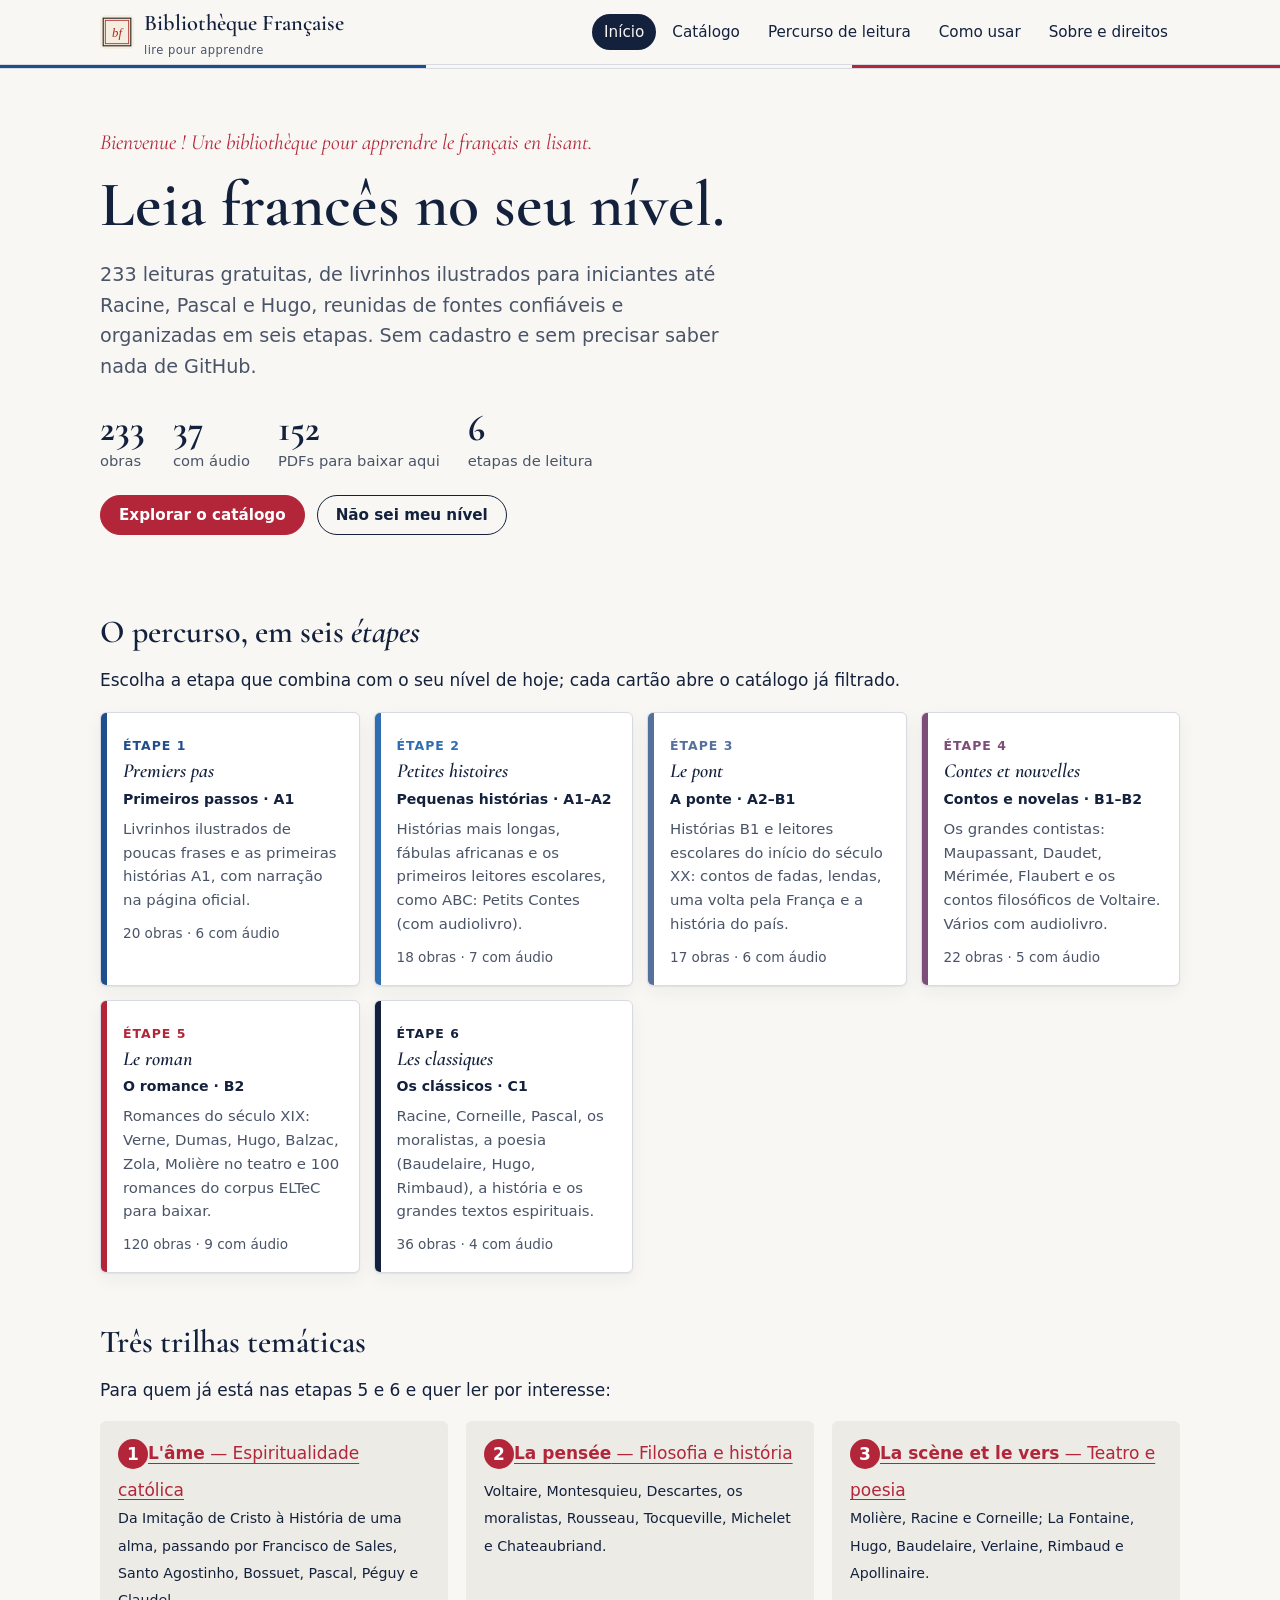
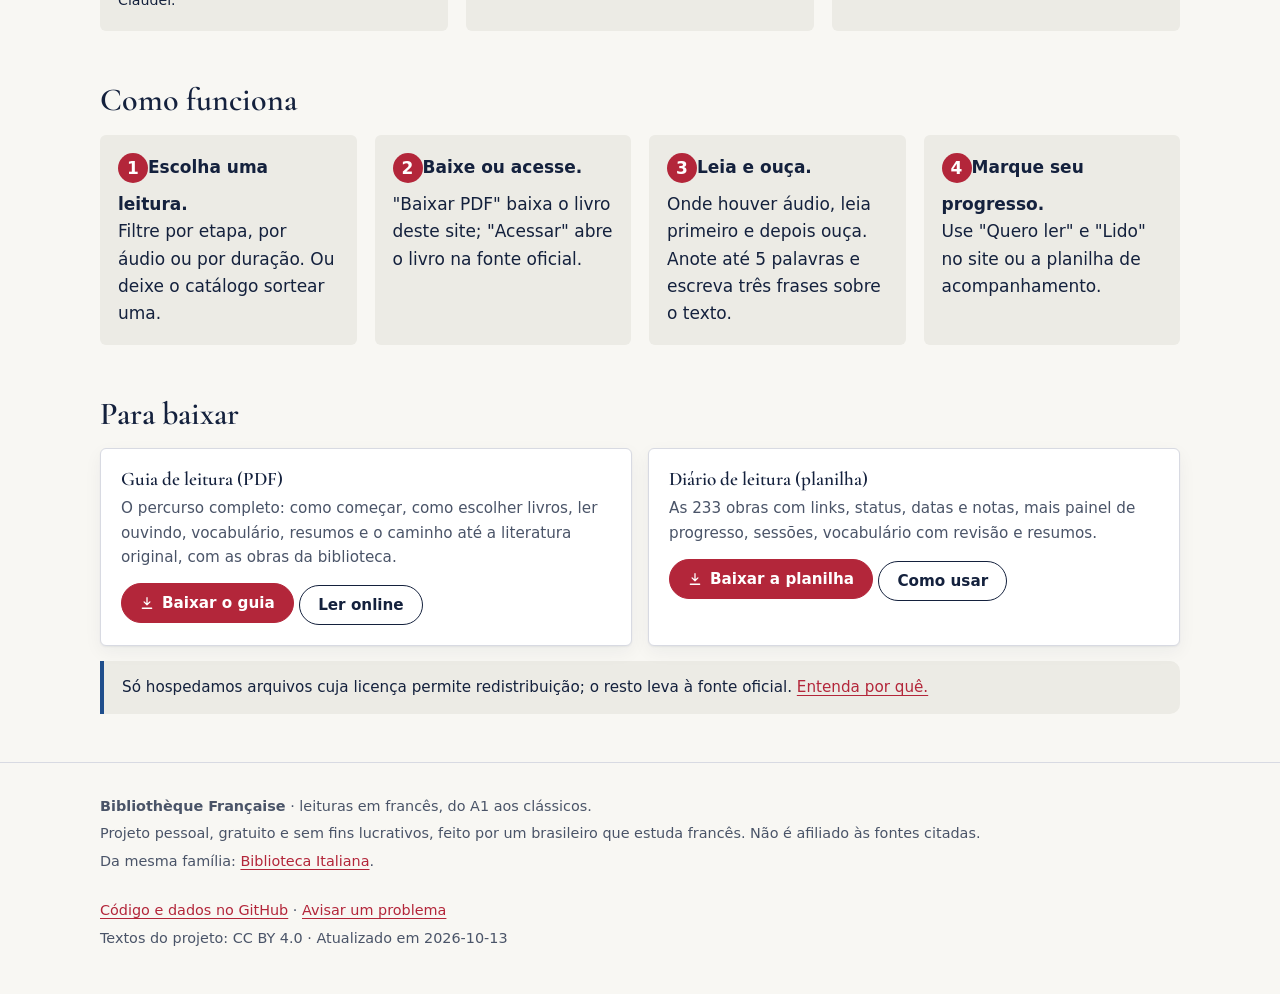
==== docs/index.html @ 35388a38 "feat: launch bibliothèque française v1 Static GitHub Pages site (docs/) with a 233-work catalog in s" ====
<!doctype html>
<html lang="pt-BR">
<head>
<meta charset="utf-8">
<meta name="viewport" content="width=device-width, initial-scale=1">
<title>Bibliothèque Française — leituras em francês por nível, do A1 aos clássicos</title>
<meta name="description" content="233 leituras gratuitas em francês organizadas por nível: livrinhos ilustrados, histórias A1–B2 com áudio, contos, romances e clássicos. Guia de leitura em PDF e planilha de acompanhamento.">
<link rel="canonical" href="https://oaleffemanuel.github.io/biblioth-que-fran-aise/">
<meta property="og:url" content="https://oaleffemanuel.github.io/biblioth-que-fran-aise/">
<meta property="og:type" content="website">
<meta property="og:site_name" content="Bibliothèque Française">
<meta property="og:title" content="Bibliothèque Française — leituras em francês por nível, do A1 aos clássicos">
<meta property="og:description" content="233 leituras gratuitas em francês organizadas por nível: livrinhos ilustrados, histórias A1–B2 com áudio, contos, romances e clássicos. Guia de leitura em PDF e planilha de acompanhamento.">
<meta property="og:image" content="https://oaleffemanuel.github.io/biblioth-que-fran-aise/assets/og.png">
<meta property="og:locale" content="pt_BR">
<meta name="twitter:card" content="summary_large_image">
<meta name="theme-color" content="#14213d">
<link rel="icon" href="assets/favicon.svg" type="image/svg+xml">
<link rel="preconnect" href="https://fonts.googleapis.com">
<link rel="preconnect" href="https://fonts.gstatic.com" crossorigin>
<link href="https://fonts.googleapis.com/css2?family=Cormorant+Garamond:ital,wght@0,500;0,600;1,500;1,600&display=swap" rel="stylesheet">
<link rel="stylesheet" href="assets/style.css?v=48edd4e7">
<script type="application/ld+json">{"@context": "https://schema.org", "@type": "WebSite", "name": "Bibliothèque Française", "url": "https://oaleffemanuel.github.io/biblioth-que-fran-aise/", "inLanguage": "pt-BR", "description": "Biblioteca gratuita de leituras em francês organizadas por nível, do A1 aos clássicos."}</script>
</head>
<body>
<a class="skip" href="#conteudo">Pular para o conteúdo</a>
<header class="site-header"><div class="wrap">
<a class="brand" href="./"><img src="assets/favicon.svg" alt="" width="34" height="34"><span>Bibliothèque Française<small>lire pour apprendre</small></span></a>
<nav class="nav" aria-label="Principal"><a href="./" aria-current="page">Início</a><a href="catalogo.html">Catálogo</a><a href="plano.html">Percurso de leitura</a><a href="guia.html">Como usar</a><a href="sobre.html">Sobre e direitos</a></nav>
</div></header>
<main id="conteudo">
<section class="hero"><div class="wrap">
<p class="kicker">Bienvenue ! Une bibliothèque pour apprendre le français en lisant.</p>
<h1>Leia francês no seu nível.</h1>
<p class="lead">233 leituras gratuitas, de livrinhos ilustrados para iniciantes até Racine, Pascal e Hugo, reunidas de fontes confiáveis e organizadas em seis etapas. Sem cadastro e sem precisar saber nada de GitHub.</p>
<ul class="stats"><li><b>233</b>obras</li><li><b>37</b>com áudio</li><li><b>152</b>PDFs para baixar aqui</li><li><b>6</b>etapas de leitura</li></ul>
<div class="cta"><a class="btn accent" href="catalogo.html">Explorar o catálogo</a><a class="btn ghost" href="plano.html#onde-comecar">Não sei meu nível</a></div>
</div></section>
<section class="wrap"><h2>O percurso, em seis <i>étapes</i></h2>
<p>Escolha a etapa que combina com o seu nível de hoje; cada cartão abre o catálogo já filtrado.</p>
<div class="tappe"><a class="tappa c1" href="catalogo.html?etapa=1"><span class="num">Étape 1</span><h3>Premiers pas</h3><span class="lvl">Primeiros passos · A1</span><p>Livrinhos ilustrados de poucas frases e as primeiras histórias A1, com narração na página oficial.</p><div class="count">20 obras · 6 com áudio</div></a><a class="tappa c2" href="catalogo.html?etapa=2"><span class="num">Étape 2</span><h3>Petites histoires</h3><span class="lvl">Pequenas histórias · A1–A2</span><p>Histórias mais longas, fábulas africanas e os primeiros leitores escolares, como ABC: Petits Contes (com audiolivro).</p><div class="count">18 obras · 7 com áudio</div></a><a class="tappa c3" href="catalogo.html?etapa=3"><span class="num">Étape 3</span><h3>Le pont</h3><span class="lvl">A ponte · A2–B1</span><p>Histórias B1 e leitores escolares do início do século XX: contos de fadas, lendas, uma volta pela França e a história do país.</p><div class="count">17 obras · 6 com áudio</div></a><a class="tappa c4" href="catalogo.html?etapa=4"><span class="num">Étape 4</span><h3>Contes et nouvelles</h3><span class="lvl">Contos e novelas · B1–B2</span><p>Os grandes contistas: Maupassant, Daudet, Mérimée, Flaubert e os contos filosóficos de Voltaire. Vários com audiolivro.</p><div class="count">22 obras · 5 com áudio</div></a><a class="tappa c5" href="catalogo.html?etapa=5"><span class="num">Étape 5</span><h3>Le roman</h3><span class="lvl">O romance · B2</span><p>Romances do século XIX: Verne, Dumas, Hugo, Balzac, Zola, Molière no teatro e 100 romances do corpus ELTeC para baixar.</p><div class="count">120 obras · 9 com áudio</div></a><a class="tappa c6" href="catalogo.html?etapa=6"><span class="num">Étape 6</span><h3>Les classiques</h3><span class="lvl">Os clássicos · C1</span><p>Racine, Corneille, Pascal, os moralistas, a poesia (Baudelaire, Hugo, Rimbaud), a história e os grandes textos espirituais.</p><div class="count">36 obras · 4 com áudio</div></a></div>
</section>
<section class="wrap"><h2>Três trilhas temáticas</h2>
<p>Para quem já está nas etapas 5 e 6 e quer ler por interesse:</p>
<ul class="steps trilhas"><li><a href="catalogo.html?trilha=espiritualidade"><b class="it">L&#x27;âme</b> — Espiritualidade católica</a><br><small>Da Imitação de Cristo à História de uma alma, passando por Francisco de Sales, Santo Agostinho, Bossuet, Pascal, Péguy e Claudel.</small></li><li><a href="catalogo.html?trilha=pensamento"><b class="it">La pensée</b> — Filosofia e história</a><br><small>Voltaire, Montesquieu, Descartes, os moralistas, Rousseau, Tocqueville, Michelet e Chateaubriand.</small></li><li><a href="catalogo.html?trilha=poesia-teatro"><b class="it">La scène et le vers</b> — Teatro e poesia</a><br><small>Molière, Racine e Corneille; La Fontaine, Hugo, Baudelaire, Verlaine, Rimbaud e Apollinaire.</small></li></ul>
</section>
<section class="wrap"><h2>Como funciona</h2>
<ol class="steps">
<li><b>Escolha uma leitura.</b><br>Filtre por etapa, por áudio ou por duração. Ou deixe o catálogo sortear uma.</li>
<li><b>Baixe ou acesse.</b><br>"Baixar PDF" baixa o livro deste site; "Acessar" abre o livro na fonte oficial.</li>
<li><b>Leia e ouça.</b><br>Onde houver áudio, leia primeiro e depois ouça. Anote até 5 palavras e escreva três frases sobre o texto.</li>
<li><b>Marque seu progresso.</b><br>Use "Quero ler" e "Lido" no site ou a planilha de acompanhamento.</li>
</ol></section>
<section class="wrap"><h2>Para baixar</h2>
<div class="downloads">
<div class="dl"><h3>Guia de leitura (PDF)</h3><p>O percurso completo: como começar, como escolher livros, ler ouvindo, vocabulário, resumos e o caminho até a literatura original, com as obras da biblioteca.</p><a class="btn accent" href="telechargements/guia-de-leitura-bibliotheque-francaise.pdf" download><svg aria-hidden="true" width="14" height="14" viewBox="0 0 24 24" fill="none" stroke="currentColor" stroke-width="2.2" stroke-linecap="round"><path d="M12 3v12m0 0-5-5m5 5 5-5M4 21h16"/></svg> Baixar o guia</a> <a class="btn ghost" href="plano.html">Ler online</a></div>
<div class="dl"><h3>Diário de leitura (planilha)</h3><p>As 233 obras com links, status, datas e notas, mais painel de progresso, sessões, vocabulário com revisão e resumos.</p><a class="btn accent" href="telechargements/diario-de-leitura-bibliotheque-francaise.xlsx" download><svg aria-hidden="true" width="14" height="14" viewBox="0 0 24 24" fill="none" stroke="currentColor" stroke-width="2.2" stroke-linecap="round"><path d="M12 3v12m0 0-5-5m5 5 5-5M4 21h16"/></svg> Baixar a planilha</a> <a class="btn ghost" href="guia.html#planilha">Como usar</a></div>
</div>
<p class="note">Só hospedamos arquivos cuja licença permite redistribuição; o resto leva à fonte oficial. <a href="sobre.html#direitos">Entenda por quê.</a></p>
</section>
</main>
<footer class="site-footer"><div class="wrap">
<div><p><b>Bibliothèque Française</b> · leituras em francês, do A1 aos clássicos.</p>
<p>Projeto pessoal, gratuito e sem fins lucrativos, feito por um brasileiro que estuda francês. Não é afiliado às fontes citadas.</p>
<p>Da mesma família: <a href="https://oaleffemanuel.github.io/biblioteca-italiana/">Biblioteca Italiana</a>.</p></div>
<div><p><a href="https://github.com/oaleffemanuel/biblioth-que-fran-aise">Código e dados no GitHub</a> · <a href="https://github.com/oaleffemanuel/biblioth-que-fran-aise/issues">Avisar um problema</a></p>
<p>Textos do projeto: CC BY 4.0 · Atualizado em 2026-10-13</p></div>
</div></footer>
<script src="assets/app.js?v=48edd4e7" defer></script>
</body>
</html>
---- docs/assets/style.css ----
/* Bibliothèque Française — papier blanc, encre bleu marine, rouge d'édition */
:root {
  --paper: #f8f7f3;
  --paper-2: #ecebe5;
  --card: #ffffff;
  --ink: #14213d;
  --ink-2: #4a5468;
  --line: #d8dae2;
  --accent: #b3263a;
  --accent-ink: #fff;
  --green: #1f4e8c;
  --ochre: #a8823a;
  --bleu: #1f4e8c;
  --t1: #1f4e8c; --t2: #2f6eb0; --t3: #56709e; --t4: #7d4c78;
  --t5: #b3263a; --t6: #14213d; --t7: #14213d;
  --radius: 6px;
  --shadow: 0 1px 2px rgba(20, 33, 61, .06), 0 6px 18px rgba(20, 33, 61, .05);
  --serif: "Cormorant Garamond", "Garamond", "Iowan Old Style", Georgia, serif;
  --sans: system-ui, -apple-system, "Segoe UI", Roboto, "Helvetica Neue", Arial, sans-serif;
  color-scheme: light;
}
@media (prefers-color-scheme: dark) {
  :root {
    --paper: #0f1626; --paper-2: #18223a; --card: #172038; --ink: #eef0f5; --ink-2: #aab3c5;
    --line: #2b3755; --accent: #e8606f; --accent-ink: #0f1626; --green: #8fb3ea; --ochre: #d8b46a; --bleu: #8fb3ea;
    --t1: #8fb3ea; --t2: #7ec3e8; --t3: #a9b8dc; --t4: #d3a3cf; --t5: #e8606f; --t6: #eef0f5; --t7: #eef0f5;
    color-scheme: dark;
  }
}
* { box-sizing: border-box; }
[hidden] { display: none !important; }
html { scroll-behavior: smooth; }
body { margin: 0; background: var(--paper); color: var(--ink); font: 17px/1.6 var(--sans); -webkit-font-smoothing: antialiased; }
img, svg { max-width: 100%; }
a { color: var(--accent); text-underline-offset: 3px; }
a:hover { text-decoration-thickness: 2px; }
:focus-visible { outline: 3px solid var(--ochre); outline-offset: 2px; border-radius: 6px; }
h1, h2, h3 { font-family: var(--serif); line-height: 1.12; font-weight: 600; letter-spacing: 0; }
h1 { font-size: clamp(2.5rem, 6vw, 4rem); margin: .15em 0 .25em; }
h2 { font-size: clamp(1.5rem, 3vw, 2rem); margin: 1.6em 0 .5em; }
h3 { font-size: 1.2rem; margin: 0 0 .25em; }
.wrap { max-width: 1120px; margin: 0 auto; padding-inline: 20px; }
.narrow { max-width: 760px; }
.skip { position: absolute; left: -999px; top: 8px; background: var(--ink); color: var(--paper); padding: 8px 14px; border-radius: 8px; z-index: 10; }
.skip:focus { left: 8px; }

/* cabeçalho */
.site-header { border-bottom: 1px solid var(--line); background: color-mix(in srgb, var(--paper) 92%, transparent); position: sticky; top: 0; z-index: 5; backdrop-filter: blur(8px); }
.site-header::after { content: ""; display: block; height: 3px; background: linear-gradient(90deg, var(--bleu) 0 33.3%, var(--paper) 33.3% 66.6%, var(--accent) 66.6%); border-top: 1px solid var(--line); }
.site-header .wrap { display: flex; align-items: center; gap: 18px; min-height: 64px; flex-wrap: wrap; }
.brand { display: flex; align-items: center; gap: 10px; color: var(--ink); text-decoration: none; font-family: var(--serif); font-weight: 600; font-size: 1.4rem; }
.brand img { width: 34px; height: 34px; }
.brand small { display: block; font-family: var(--sans); font-weight: 400; font-size: .72rem; color: var(--ink-2); letter-spacing: .04em; }
.nav { display: flex; gap: 4px; margin-left: auto; flex-wrap: wrap; }
.nav a { color: var(--ink); text-decoration: none; padding: 6px 12px; border-radius: 999px; font-size: .95rem; }
.nav a:hover { background: var(--paper-2); }
.nav a[aria-current="page"] { background: var(--ink); color: var(--paper); }

/* hero */
.hero { padding: 56px 0 28px; }
.hero .kicker { font-family: var(--serif); font-style: italic; color: var(--accent); font-size: 1.35rem; margin: 0; }
.hero p.lead { font-size: 1.2rem; color: var(--ink-2); max-width: 640px; }
.stats { display: flex; gap: 28px; flex-wrap: wrap; margin: 26px 0 8px; padding: 0; list-style: none; }
.stats li { font-size: .92rem; color: var(--ink-2); }
.stats b { display: block; font-family: var(--serif); font-size: 2.3rem; color: var(--ink); line-height: 1.1; }
.cta { display: flex; gap: 12px; flex-wrap: wrap; margin-top: 22px; }
.btn { display: inline-flex; align-items: center; gap: 8px; padding: 10px 18px; border-radius: 999px; border: 1px solid var(--ink); background: var(--ink); color: var(--paper); text-decoration: none; font: 600 .95rem var(--sans); cursor: pointer; }
.btn:hover { filter: brightness(1.15); }
.btn.ghost { background: transparent; color: var(--ink); }
.btn.accent { background: var(--accent); border-color: var(--accent); color: var(--accent-ink); }
.btn.small { padding: 6px 12px; font-size: .85rem; }

/* tappe (o percurso) */
.tappe { display: grid; grid-template-columns: repeat(auto-fill, minmax(240px, 1fr)); gap: 14px; margin: 18px 0; }
.tappa { position: relative; display: block; padding: 18px 18px 16px 22px; background: var(--card); border: 1px solid var(--line); border-radius: var(--radius); text-decoration: none; color: var(--ink); box-shadow: var(--shadow); overflow: hidden; transition: transform .15s; }
.tappa::before { content: ""; position: absolute; left: 0; top: 0; bottom: 0; width: 6px; background: var(--c); }
.tappa:hover { transform: translateY(-2px); }
.tappa .num { font: 600 .78rem var(--sans); letter-spacing: .08em; text-transform: uppercase; color: var(--c); }
.tappa h3 { font-size: 1.25rem; margin: 2px 0 2px; font-style: italic; }
.tappa .lvl { font-size: .88rem; font-weight: 600; }
.tappa p { margin: .4em 0 0; font-size: .93rem; color: var(--ink-2); }
.tappa .count { margin-top: 10px; font-size: .85rem; color: var(--ink-2); }
.obra { --c: var(--t5); }
.c1 { --c: var(--t1); } .c2 { --c: var(--t2); } .c3 { --c: var(--t3); } .c4 { --c: var(--t4); }
.c5 { --c: var(--t5); } .c6 { --c: var(--t6); } .c7 { --c: var(--t7); }

.steps { display: grid; grid-template-columns: repeat(auto-fit, minmax(220px, 1fr)); gap: 18px; counter-reset: s; padding: 0; list-style: none; }
.steps li { background: var(--paper-2); border-radius: var(--radius); padding: 18px; }
.steps li::before { counter-increment: s; content: counter(s); display: inline-grid; place-items: center; width: 30px; height: 30px; border-radius: 50%; background: var(--accent); color: var(--accent-ink); font-weight: 700; margin-bottom: 8px; }
.downloads { display: grid; grid-template-columns: repeat(auto-fit, minmax(280px, 1fr)); gap: 16px; }
.dl { background: var(--card); border: 1px solid var(--line); border-radius: var(--radius); padding: 20px; box-shadow: var(--shadow); }
.dl h3 { margin-bottom: .3em; }
.dl p { margin: 0 0 14px; color: var(--ink-2); font-size: .95rem; }
.note { background: var(--paper-2); border-left: 4px solid var(--green); padding: 14px 18px; border-radius: 0 10px 10px 0; font-size: .95rem; }
.note.warn { border-color: var(--ochre); }

/* catálogo */
.filters { position: sticky; top: 64px; z-index: 4; background: var(--paper); padding: 14px 0 10px; border-bottom: 1px solid var(--line); }
.search { display: flex; gap: 10px; flex-wrap: wrap; align-items: center; }
.search input[type=search] { flex: 1 1 260px; padding: 11px 16px; border-radius: 999px; border: 1px solid var(--line); background: var(--card); color: var(--ink); font: inherit; }
.search select { padding: 10px 12px; border-radius: 999px; border: 1px solid var(--line); background: var(--card); color: var(--ink); font: inherit; font-size: .92rem; }
.chips { display: flex; gap: 6px; flex-wrap: wrap; margin-top: 10px; }
.chip-btn { border: 1px solid var(--line); background: var(--card); color: var(--ink); padding: 5px 12px; border-radius: 999px; font: 500 .86rem var(--sans); cursor: pointer; }
.chip-btn[aria-pressed="true"] { background: var(--c, var(--ink)); border-color: var(--c, var(--ink)); color: var(--paper); }
.toggles { display: flex; gap: 16px; flex-wrap: wrap; margin-top: 8px; font-size: .9rem; color: var(--ink-2); align-items: center; }
.toggles label { display: inline-flex; gap: 6px; align-items: center; cursor: pointer; }
.result-bar { display: flex; justify-content: space-between; align-items: center; gap: 12px; flex-wrap: wrap; margin: 14px 0; color: var(--ink-2); font-size: .92rem; }
.grid { display: grid; grid-template-columns: repeat(auto-fill, minmax(300px, 1fr)); gap: 14px; padding-bottom: 40px; }
.obra { background: var(--card); border: 1px solid var(--line); outline: 1px solid color-mix(in srgb, var(--c) 35%, transparent); outline-offset: -5px; border-radius: var(--radius); padding: 16px 16px 14px; display: flex; flex-direction: column; gap: 6px; box-shadow: var(--shadow); }
.obra.flash { outline: 3px solid var(--ochre); }
.obra .top { display: flex; gap: 6px; flex-wrap: wrap; align-items: center; }
.tag { display: inline-flex; align-items: center; gap: 4px; font-size: .76rem; font-weight: 600; padding: 2px 9px; border-radius: 999px; background: var(--paper-2); color: var(--ink-2); }
.tag.t { background: var(--c); color: var(--paper); }
.tag.audio { color: var(--green); }
.tag.dl-tag { color: var(--accent); }
.obra h3 { margin-top: 2px; font-size: 1.45rem; color: var(--ink); }
.obra .autor { margin: 0; color: var(--ink-2); font-size: .93rem; }
.obra .meta { margin: 0; font-size: .85rem; color: var(--ink-2); }
.obra .acts { display: flex; gap: 8px; flex-wrap: wrap; margin-top: auto; padding-top: 8px; align-items: center; }
.mark { border: 1px solid var(--line); background: transparent; color: var(--ink-2); border-radius: 999px; padding: 5px 10px; font: 500 .82rem var(--sans); cursor: pointer; }
.mark[aria-pressed="true"] { background: var(--green); border-color: var(--green); color: var(--paper); }
.mark.want[aria-pressed="true"] { background: var(--ochre); border-color: var(--ochre); }
.empty { text-align: center; padding: 40px; color: var(--ink-2); }
.verify { font-size: .8rem; color: var(--ochre); margin: 0; }

/* plano / texto longo */
.prose h2 { border-top: 1px solid var(--line); padding-top: 1.1em; }
.prose table { width: 100%; border-collapse: collapse; font-size: .93rem; margin: 10px 0 18px; }
.prose th, .prose td { text-align: left; padding: 7px 10px; border-bottom: 1px solid var(--line); vertical-align: top; }
.prose th { font-size: .8rem; text-transform: uppercase; letter-spacing: .05em; color: var(--ink-2); }
.table-scroll { overflow-x: auto; }
.tappa-head { display: flex; align-items: baseline; gap: 12px; flex-wrap: wrap; }
.tappa-head .tag { font-size: .85rem; }
.box { background: var(--card); border: 1px solid var(--line); border-radius: var(--radius); padding: 16px 20px; margin: 14px 0; }
.two { display: grid; grid-template-columns: repeat(auto-fit, minmax(260px, 1fr)); gap: 14px; }
details { background: var(--card); border: 1px solid var(--line); border-radius: 10px; padding: 12px 16px; margin: 8px 0; }
summary { cursor: pointer; font-weight: 600; }

footer.site-footer { border-top: 1px solid var(--line); margin-top: 48px; padding: 28px 0 40px; color: var(--ink-2); font-size: .9rem; }
footer .wrap { display: flex; justify-content: space-between; gap: 18px; flex-wrap: wrap; }
footer p { margin: .3em 0; }

@media (max-width: 640px) {
  body { font-size: 16px; }
  .site-header { position: static; }
  .filters { top: 0; }
  .nav { margin-left: 0; width: 100%; overflow-x: auto; flex-wrap: nowrap; padding-bottom: 8px; }
  .hero { padding-top: 32px; }
}
@media (prefers-reduced-motion: reduce) { * { transition: none !important; scroll-behavior: auto !important; } }
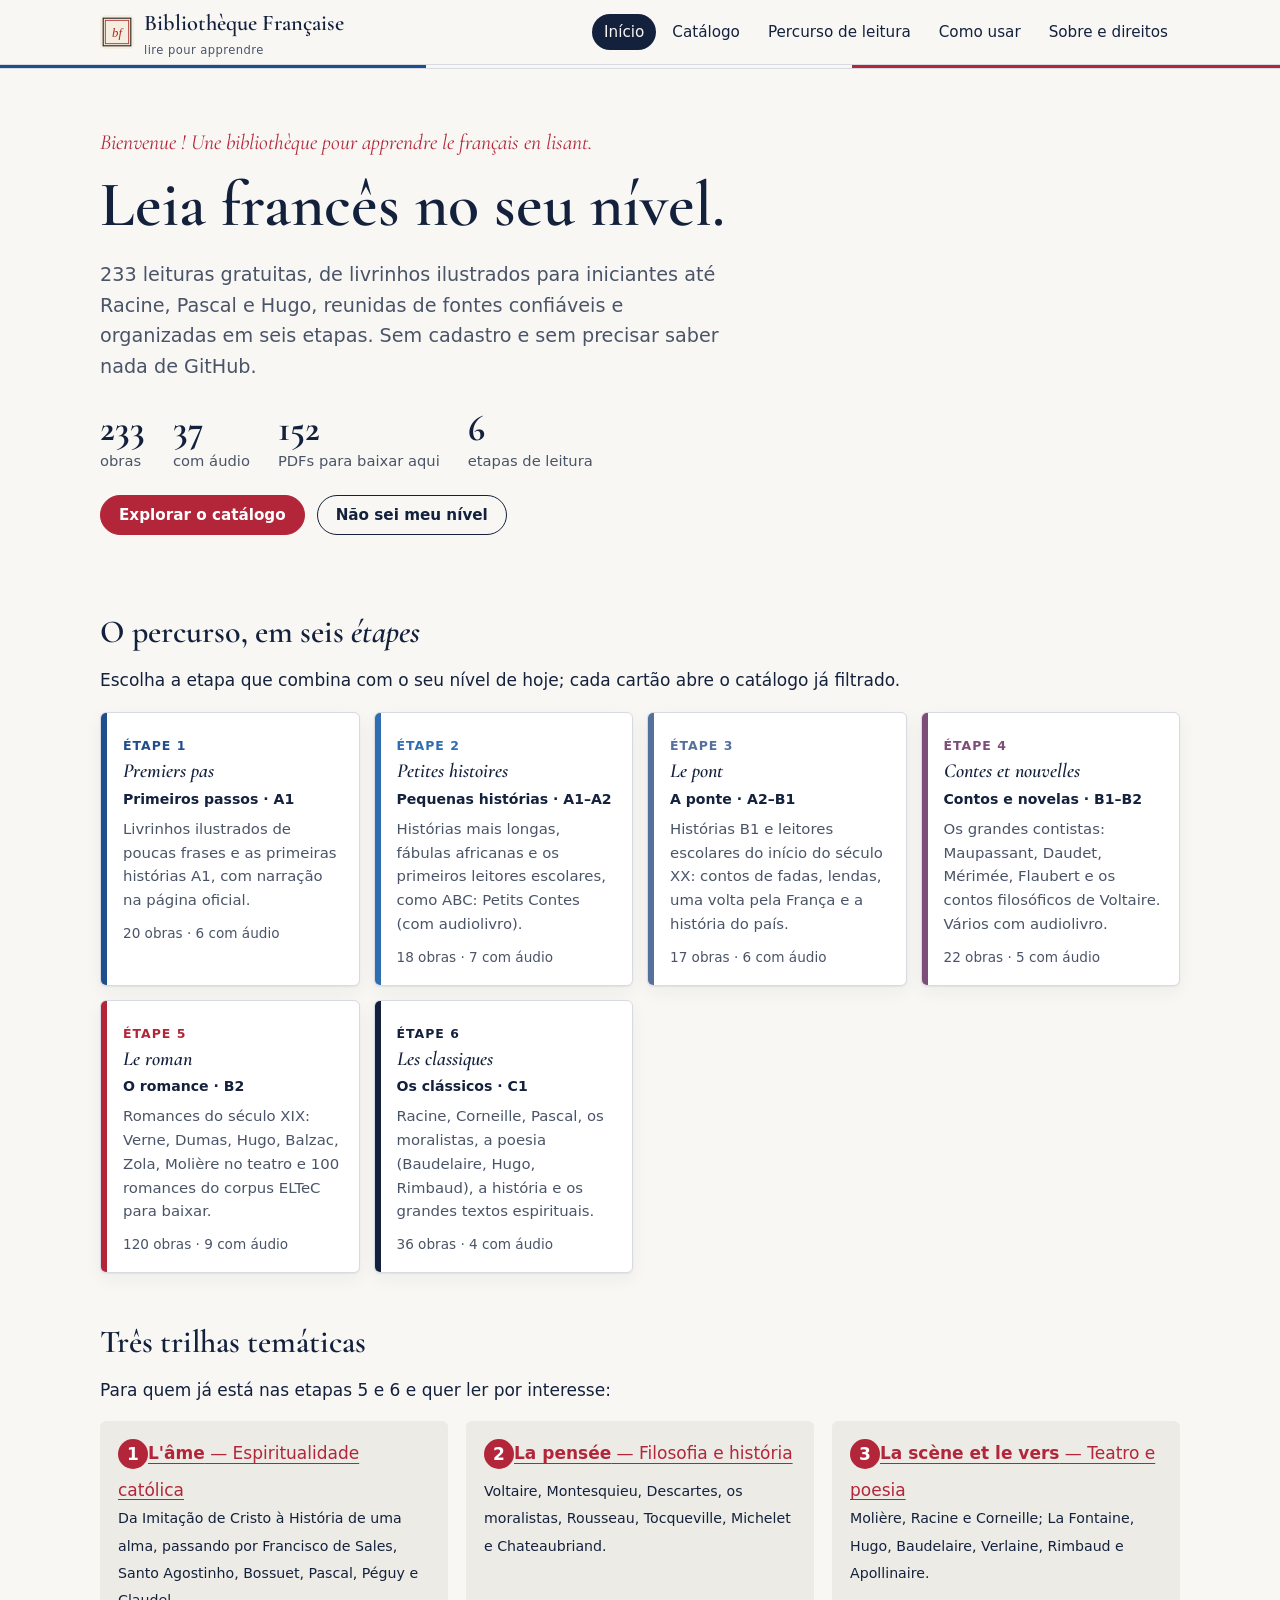
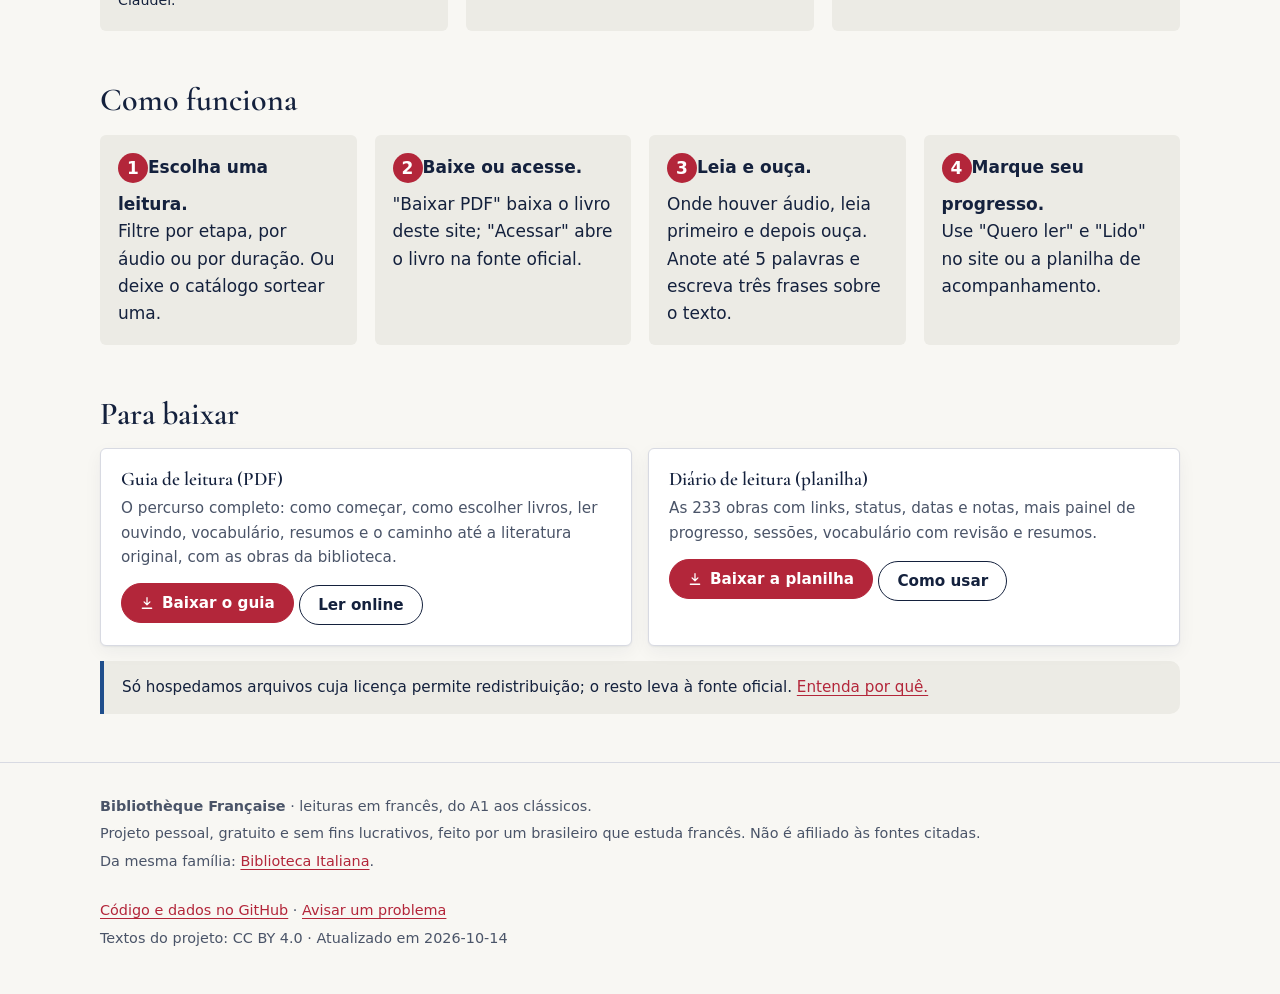
==== commit d96e9274: "fix(mobile): menu, filtros recolhíveis e rolagem do catálogo No celular, o bloco de filtros era stic" ====
--- a/docs/index.html
+++ b/docs/index.html
@@ -19,14 +19,15 @@
 <link rel="preconnect" href="https://fonts.googleapis.com">
 <link rel="preconnect" href="https://fonts.gstatic.com" crossorigin>
 <link href="https://fonts.googleapis.com/css2?family=Cormorant+Garamond:ital,wght@0,500;0,600;1,500;1,600&display=swap" rel="stylesheet">
-<link rel="stylesheet" href="assets/style.css?v=48edd4e7">
+<link rel="stylesheet" href="assets/style.css?v=3373b50c">
 <script type="application/ld+json">{"@context": "https://schema.org", "@type": "WebSite", "name": "Bibliothèque Française", "url": "https://oaleffemanuel.github.io/biblioth-que-fran-aise/", "inLanguage": "pt-BR", "description": "Biblioteca gratuita de leituras em francês organizadas por nível, do A1 aos clássicos."}</script>
 </head>
 <body>
 <a class="skip" href="#conteudo">Pular para o conteúdo</a>
 <header class="site-header"><div class="wrap">
 <a class="brand" href="./"><img src="assets/favicon.svg" alt="" width="34" height="34"><span>Bibliothèque Française<small>lire pour apprendre</small></span></a>
-<nav class="nav" aria-label="Principal"><a href="./" aria-current="page">Início</a><a href="catalogo.html">Catálogo</a><a href="plano.html">Percurso de leitura</a><a href="guia.html">Como usar</a><a href="sobre.html">Sobre e direitos</a></nav>
+<button class="nav-toggle" type="button" id="nav-toggle" aria-expanded="false" aria-controls="menu" hidden>Menu</button>
+<nav class="nav" id="menu" aria-label="Principal"><a href="./" aria-current="page">Início</a><a href="catalogo.html">Catálogo</a><a href="plano.html">Percurso de leitura</a><a href="guia.html">Como usar</a><a href="sobre.html">Sobre e direitos</a></nav>
 </div></header>
 <main id="conteudo">
 <section class="hero"><div class="wrap">
@@ -64,8 +65,8 @@
 <p>Projeto pessoal, gratuito e sem fins lucrativos, feito por um brasileiro que estuda francês. Não é afiliado às fontes citadas.</p>
 <p>Da mesma família: <a href="https://oaleffemanuel.github.io/biblioteca-italiana/">Biblioteca Italiana</a>.</p></div>
 <div><p><a href="https://github.com/oaleffemanuel/biblioth-que-fran-aise">Código e dados no GitHub</a> · <a href="https://github.com/oaleffemanuel/biblioth-que-fran-aise/issues">Avisar um problema</a></p>
-<p>Textos do projeto: CC BY 4.0 · Atualizado em 2026-10-13</p></div>
+<p>Textos do projeto: CC BY 4.0 · Atualizado em 2026-10-14</p></div>
 </div></footer>
-<script src="assets/app.js?v=48edd4e7" defer></script>
+<script src="assets/app.js?v=3373b50c" defer></script>
 </body>
 </html>
--- a/docs/assets/style.css
+++ b/docs/assets/style.css
@@ -32,6 +32,7 @@
 html { scroll-behavior: smooth; }
 body { margin: 0; background: var(--paper); color: var(--ink); font: 17px/1.6 var(--sans); -webkit-font-smoothing: antialiased; }
 img, svg { max-width: 100%; }
+p, li, td, th, h1, h2, h3 { overflow-wrap: break-word; }
 a { color: var(--accent); text-underline-offset: 3px; }
 a:hover { text-decoration-thickness: 2px; }
 :focus-visible { outline: 3px solid var(--ochre); outline-offset: 2px; border-radius: 6px; }
@@ -55,6 +56,7 @@
 .nav a { color: var(--ink); text-decoration: none; padding: 6px 12px; border-radius: 999px; font-size: .95rem; }
 .nav a:hover { background: var(--paper-2); }
 .nav a[aria-current="page"] { background: var(--ink); color: var(--paper); }
+.nav-toggle, .filters-toggle { display: none; }
 
 /* hero */
 .hero { padding: 56px 0 28px; }
@@ -71,7 +73,7 @@
 .btn.small { padding: 6px 12px; font-size: .85rem; }
 
 /* tappe (o percurso) */
-.tappe { display: grid; grid-template-columns: repeat(auto-fill, minmax(240px, 1fr)); gap: 14px; margin: 18px 0; }
+.tappe { display: grid; grid-template-columns: repeat(auto-fill, minmax(min(240px, 100%), 1fr)); gap: 14px; margin: 18px 0; }
 .tappa { position: relative; display: block; padding: 18px 18px 16px 22px; background: var(--card); border: 1px solid var(--line); border-radius: var(--radius); text-decoration: none; color: var(--ink); box-shadow: var(--shadow); overflow: hidden; transition: transform .15s; }
 .tappa::before { content: ""; position: absolute; left: 0; top: 0; bottom: 0; width: 6px; background: var(--c); }
 .tappa:hover { transform: translateY(-2px); }
@@ -84,10 +86,10 @@
 .c1 { --c: var(--t1); } .c2 { --c: var(--t2); } .c3 { --c: var(--t3); } .c4 { --c: var(--t4); }
 .c5 { --c: var(--t5); } .c6 { --c: var(--t6); } .c7 { --c: var(--t7); }
 
-.steps { display: grid; grid-template-columns: repeat(auto-fit, minmax(220px, 1fr)); gap: 18px; counter-reset: s; padding: 0; list-style: none; }
+.steps { display: grid; grid-template-columns: repeat(auto-fit, minmax(min(220px, 100%), 1fr)); gap: 18px; counter-reset: s; padding: 0; list-style: none; }
 .steps li { background: var(--paper-2); border-radius: var(--radius); padding: 18px; }
 .steps li::before { counter-increment: s; content: counter(s); display: inline-grid; place-items: center; width: 30px; height: 30px; border-radius: 50%; background: var(--accent); color: var(--accent-ink); font-weight: 700; margin-bottom: 8px; }
-.downloads { display: grid; grid-template-columns: repeat(auto-fit, minmax(280px, 1fr)); gap: 16px; }
+.downloads { display: grid; grid-template-columns: repeat(auto-fit, minmax(min(280px, 100%), 1fr)); gap: 16px; }
 .dl { background: var(--card); border: 1px solid var(--line); border-radius: var(--radius); padding: 20px; box-shadow: var(--shadow); }
 .dl h3 { margin-bottom: .3em; }
 .dl p { margin: 0 0 14px; color: var(--ink-2); font-size: .95rem; }
@@ -105,7 +107,7 @@
 .toggles { display: flex; gap: 16px; flex-wrap: wrap; margin-top: 8px; font-size: .9rem; color: var(--ink-2); align-items: center; }
 .toggles label { display: inline-flex; gap: 6px; align-items: center; cursor: pointer; }
 .result-bar { display: flex; justify-content: space-between; align-items: center; gap: 12px; flex-wrap: wrap; margin: 14px 0; color: var(--ink-2); font-size: .92rem; }
-.grid { display: grid; grid-template-columns: repeat(auto-fill, minmax(300px, 1fr)); gap: 14px; padding-bottom: 40px; }
+.grid { display: grid; grid-template-columns: repeat(auto-fill, minmax(min(300px, 100%), 1fr)); gap: 14px; padding-bottom: 40px; }
 .obra { background: var(--card); border: 1px solid var(--line); outline: 1px solid color-mix(in srgb, var(--c) 35%, transparent); outline-offset: -5px; border-radius: var(--radius); padding: 16px 16px 14px; display: flex; flex-direction: column; gap: 6px; box-shadow: var(--shadow); }
 .obra.flash { outline: 3px solid var(--ochre); }
 .obra .top { display: flex; gap: 6px; flex-wrap: wrap; align-items: center; }
@@ -132,7 +134,7 @@
 .tappa-head { display: flex; align-items: baseline; gap: 12px; flex-wrap: wrap; }
 .tappa-head .tag { font-size: .85rem; }
 .box { background: var(--card); border: 1px solid var(--line); border-radius: var(--radius); padding: 16px 20px; margin: 14px 0; }
-.two { display: grid; grid-template-columns: repeat(auto-fit, minmax(260px, 1fr)); gap: 14px; }
+.two { display: grid; grid-template-columns: repeat(auto-fit, minmax(min(260px, 100%), 1fr)); gap: 14px; }
 details { background: var(--card); border: 1px solid var(--line); border-radius: 10px; padding: 12px 16px; margin: 8px 0; }
 summary { cursor: pointer; font-weight: 600; }
 
@@ -140,11 +142,40 @@
 footer .wrap { display: flex; justify-content: space-between; gap: 18px; flex-wrap: wrap; }
 footer p { margin: .3em 0; }
 
+/* toque: sem efeito de hover preso e sem animação de elevação */
+@media (hover: none) { .tappa:hover { transform: none; } }
+
+/* telas estreitas: menu em lista, filtros fora do fluxo fixo, alvos de toque de 40 px ou mais */
 @media (max-width: 640px) {
   body { font-size: 16px; }
-  .site-header { position: static; }
-  .filters { top: 0; }
-  .nav { margin-left: 0; width: 100%; overflow-x: auto; flex-wrap: nowrap; padding-bottom: 8px; }
+  .wrap { padding-inline: 16px; }
+  .site-header { position: static; backdrop-filter: none; }
+  .site-header .wrap { gap: 10px; min-height: 60px; }
+  .brand { flex: 1; min-width: 0; font-size: 1.05rem; }
+  .nav-toggle { display: inline-flex; align-items: center; justify-content: center; min-height: 44px; min-width: 44px; padding: 0 14px; border: 1px solid var(--line); border-radius: var(--radius); background: var(--card); color: var(--ink); font: 600 .95rem var(--sans); cursor: pointer; }
+  .nav-toggle[aria-expanded="true"] { background: var(--ink); color: var(--paper); border-color: var(--ink); }
+  .nav { width: 100%; margin: 0 0 10px; flex-direction: column; gap: 0; border: 1px solid var(--line); border-radius: var(--radius); background: var(--card); overflow: hidden; }
+  .nav.closed { display: none; }
+  .nav a { display: block; padding: 13px 16px; min-height: 48px; border-radius: 0; border-top: 1px solid var(--line); font-size: 1rem; }
+  .nav a:first-child { border-top: 0; }
+  .nav a:hover { background: var(--paper-2); }
+  .nav a[aria-current="page"] { background: var(--paper-2); color: var(--ink); font-weight: 600; box-shadow: inset 4px 0 var(--accent); }
   .hero { padding-top: 32px; }
+  .stats { gap: 18px 24px; }
+  .btn { min-height: 44px; }
+  .btn.small, .mark { min-height: 40px; padding: 8px 14px; }
+  .filters { position: static; padding: 12px 0 10px; }
+  .search input[type=search] { flex: 1 1 100%; min-height: 44px; }
+  .search select { flex: 1 1 40%; min-height: 44px; }
+  .filters-toggle { display: inline-flex; align-items: center; justify-content: center; width: 100%; min-height: 44px; margin-top: 10px; padding: 0 14px; border: 1px solid var(--line); border-radius: 999px; background: var(--card); color: var(--ink); font: 600 .92rem var(--sans); cursor: pointer; }
+  .filters-toggle[aria-expanded="true"] { background: var(--paper-2); }
+  .filters-more.closed { display: none; }
+  .chip-btn { min-height: 40px; padding: 8px 14px; }
+  .toggles { gap: 8px 16px; }
+  .toggles label { min-height: 40px; }
+  .toggles input[type=checkbox] { width: 20px; height: 20px; margin: 0; }
+  .result-bar { align-items: flex-start; }
+  .result-bar > span:last-child { display: flex; gap: 8px; flex-wrap: wrap; }
+  .obra .acts { gap: 8px; }
 }
 @media (prefers-reduced-motion: reduce) { * { transition: none !important; scroll-behavior: auto !important; } }
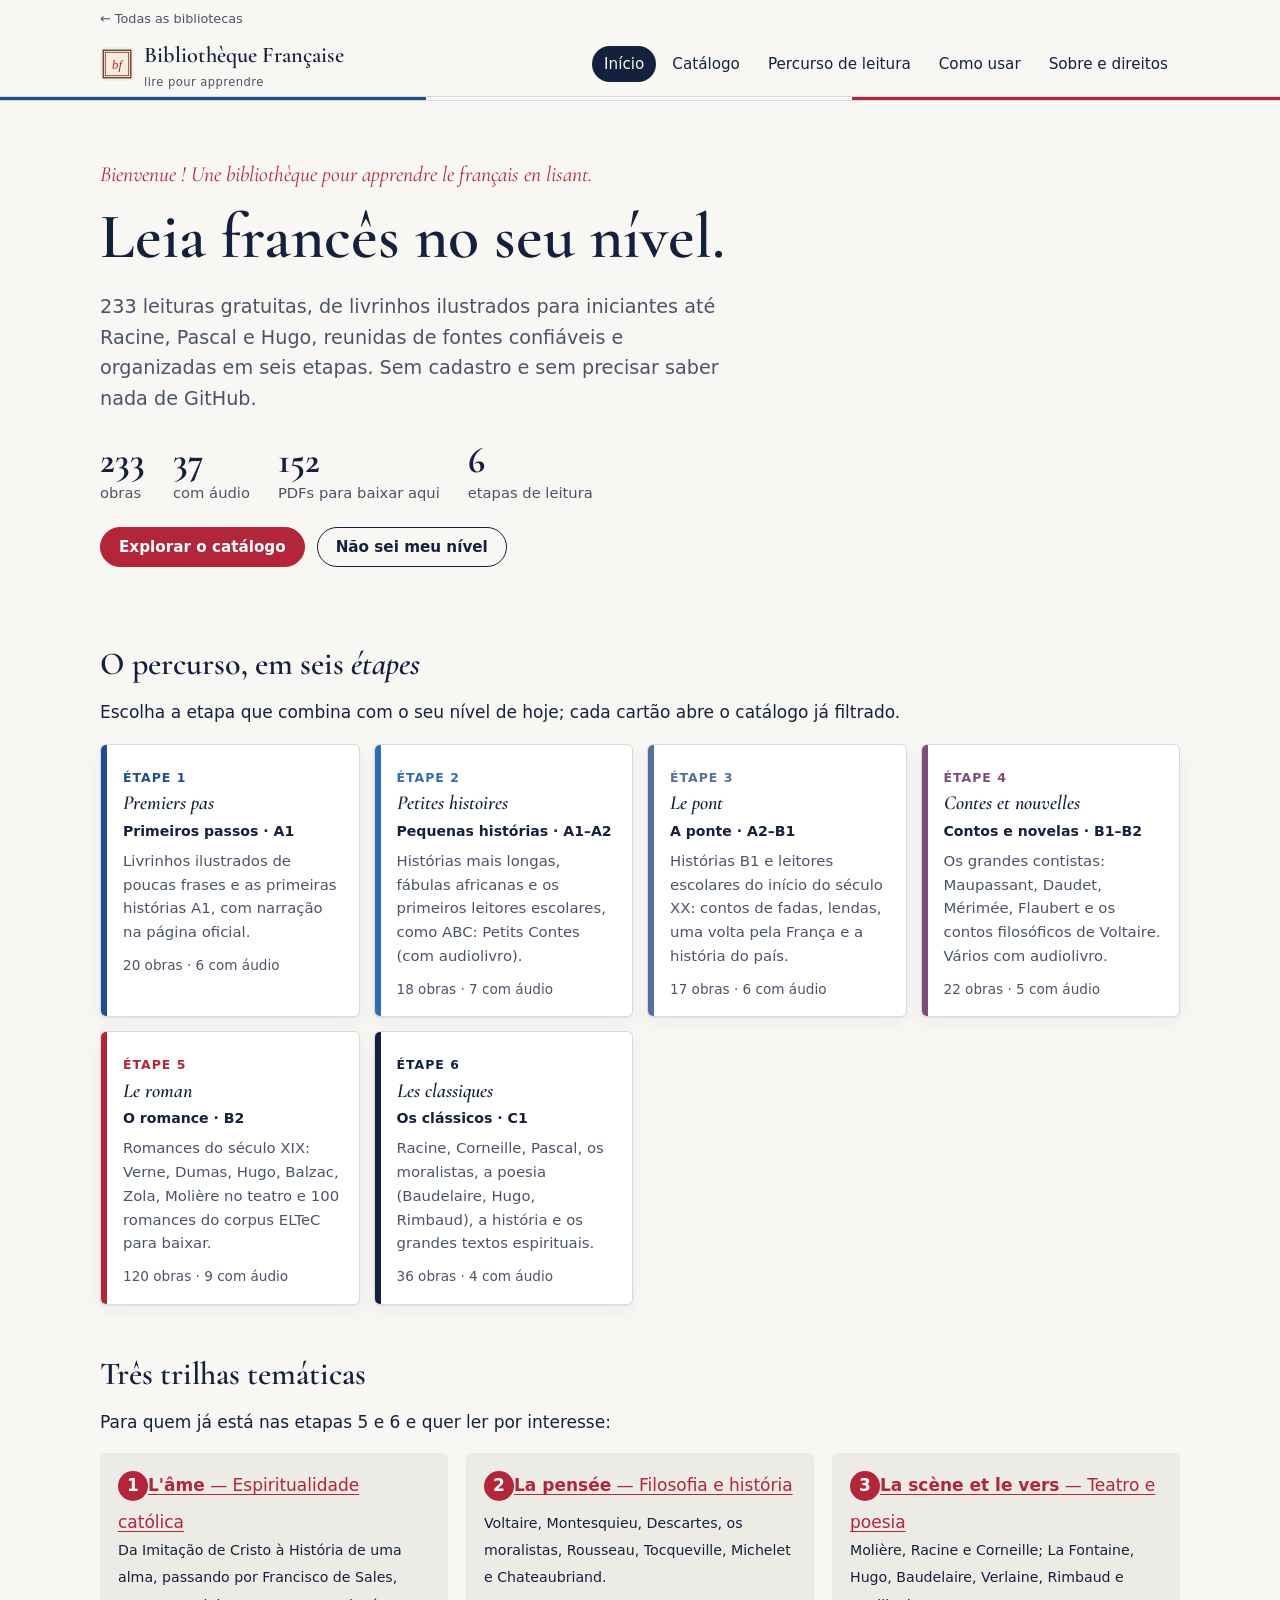
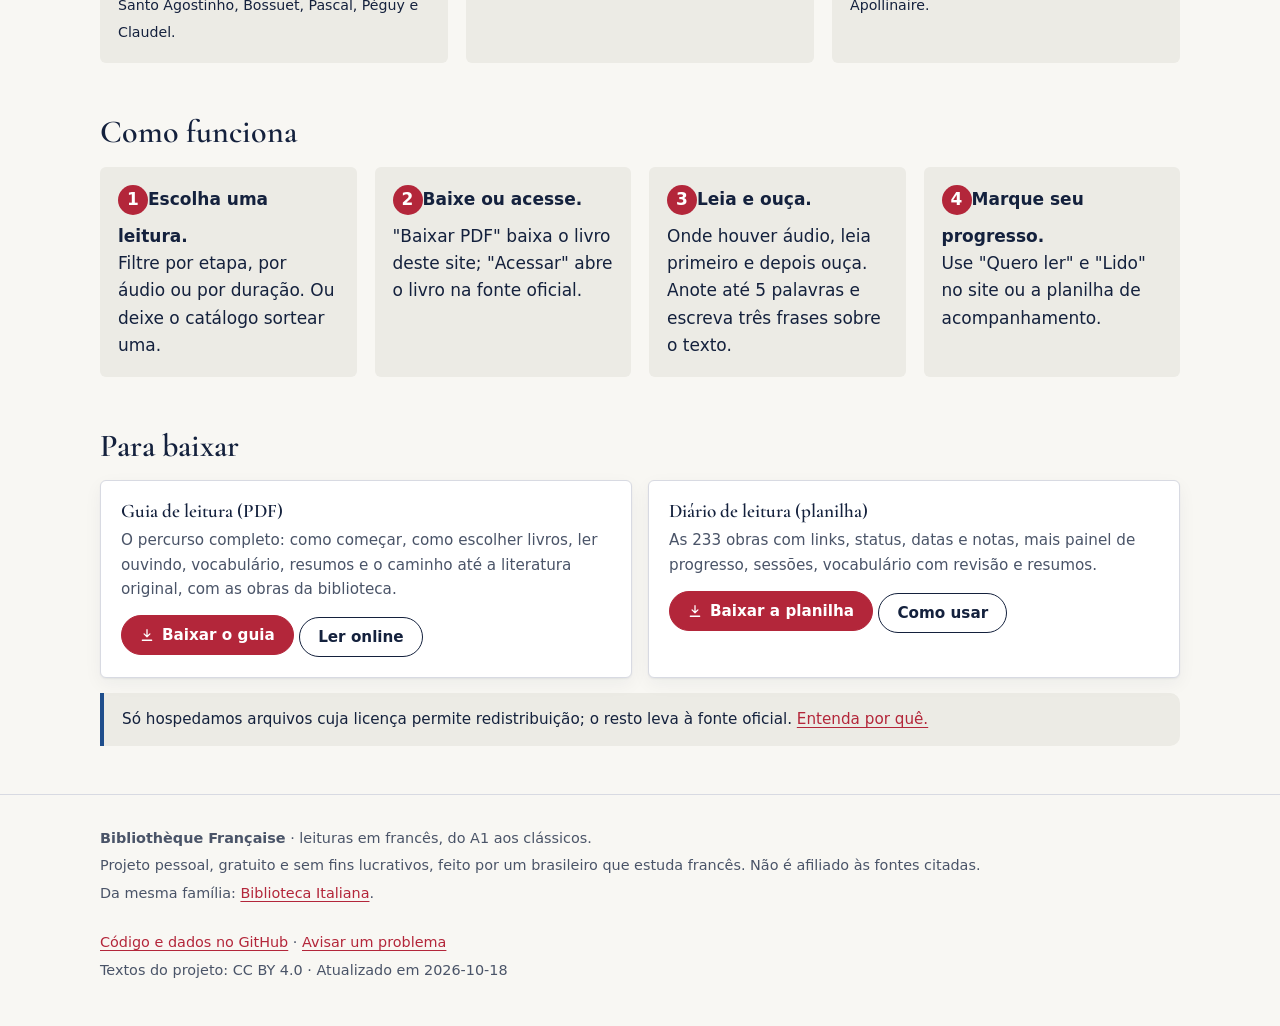
==== commit 992fc90d: "feat(nav): link to the libraries portal Add a discreet '← Todas as bibliotecas' link to https://lg.k" ====
--- a/docs/index.html
+++ b/docs/index.html
@@ -19,12 +19,14 @@
 <link rel="preconnect" href="https://fonts.googleapis.com">
 <link rel="preconnect" href="https://fonts.gstatic.com" crossorigin>
 <link href="https://fonts.googleapis.com/css2?family=Cormorant+Garamond:ital,wght@0,500;0,600;1,500;1,600&display=swap" rel="stylesheet">
-<link rel="stylesheet" href="assets/style.css?v=3373b50c">
+<link rel="stylesheet" href="assets/style.css?v=f58078a5">
 <script type="application/ld+json">{"@context": "https://schema.org", "@type": "WebSite", "name": "Bibliothèque Française", "url": "https://oaleffemanuel.github.io/biblioth-que-fran-aise/", "inLanguage": "pt-BR", "description": "Biblioteca gratuita de leituras em francês organizadas por nível, do A1 aos clássicos."}</script>
 </head>
 <body>
 <a class="skip" href="#conteudo">Pular para o conteúdo</a>
-<header class="site-header"><div class="wrap">
+<header class="site-header">
+<div class="eco"><a href="https://lg.korium.co/">← Todas as bibliotecas</a></div>
+<div class="wrap">
 <a class="brand" href="./"><img src="assets/favicon.svg" alt="" width="34" height="34"><span>Bibliothèque Française<small>lire pour apprendre</small></span></a>
 <button class="nav-toggle" type="button" id="nav-toggle" aria-expanded="false" aria-controls="menu" hidden>Menu</button>
 <nav class="nav" id="menu" aria-label="Principal"><a href="./" aria-current="page">Início</a><a href="catalogo.html">Catálogo</a><a href="plano.html">Percurso de leitura</a><a href="guia.html">Como usar</a><a href="sobre.html">Sobre e direitos</a></nav>
@@ -65,8 +67,8 @@
 <p>Projeto pessoal, gratuito e sem fins lucrativos, feito por um brasileiro que estuda francês. Não é afiliado às fontes citadas.</p>
 <p>Da mesma família: <a href="https://oaleffemanuel.github.io/biblioteca-italiana/">Biblioteca Italiana</a>.</p></div>
 <div><p><a href="https://github.com/oaleffemanuel/biblioth-que-fran-aise">Código e dados no GitHub</a> · <a href="https://github.com/oaleffemanuel/biblioth-que-fran-aise/issues">Avisar um problema</a></p>
-<p>Textos do projeto: CC BY 4.0 · Atualizado em 2026-10-14</p></div>
+<p>Textos do projeto: CC BY 4.0 · Atualizado em 2026-10-18</p></div>
 </div></footer>
-<script src="assets/app.js?v=3373b50c" defer></script>
+<script src="assets/app.js?v=f58078a5" defer></script>
 </body>
 </html>
--- a/docs/assets/style.css
+++ b/docs/assets/style.css
@@ -46,7 +46,7 @@
 .skip:focus { left: 8px; }
 
 /* cabeçalho */
-.site-header { border-bottom: 1px solid var(--line); background: color-mix(in srgb, var(--paper) 92%, transparent); position: sticky; top: 0; z-index: 5; backdrop-filter: blur(8px); }
+.site-header { border-bottom: 1px solid var(--line); background: color-mix(in srgb, var(--paper) 92%, transparent); position: sticky; top: calc(-1 * var(--eco, 0px)); z-index: 5; backdrop-filter: blur(8px); }
 .site-header::after { content: ""; display: block; height: 3px; background: linear-gradient(90deg, var(--bleu) 0 33.3%, var(--paper) 33.3% 66.6%, var(--accent) 66.6%); border-top: 1px solid var(--line); }
 .site-header .wrap { display: flex; align-items: center; gap: 18px; min-height: 64px; flex-wrap: wrap; }
 .brand { display: flex; align-items: center; gap: 10px; color: var(--ink); text-decoration: none; font-family: var(--serif); font-weight: 600; font-size: 1.4rem; }
@@ -57,6 +57,10 @@
 .nav a:hover { background: var(--paper-2); }
 .nav a[aria-current="page"] { background: var(--ink); color: var(--paper); }
 .nav-toggle, .filters-toggle { display: none; }
+/* ligação com o portal das bibliotecas */
+.eco { max-width: 1120px; margin: 0 auto; padding: 6px 20px 0; font-size: .8rem; line-height: 1.4; }
+.eco a { display: inline-block; padding: 4px 0; color: var(--ink-2); text-decoration: none; }
+.eco a:hover { color: var(--accent); text-decoration: underline; }
 
 /* hero */
 .hero { padding: 56px 0 28px; }
@@ -97,7 +101,7 @@
 .note.warn { border-color: var(--ochre); }
 
 /* catálogo */
-.filters { position: sticky; top: 64px; z-index: 4; background: var(--paper); padding: 14px 0 10px; border-bottom: 1px solid var(--line); }
+.filters { position: sticky; top: var(--topo, 64px); z-index: 4; background: var(--paper); padding: 14px 0 10px; border-bottom: 1px solid var(--line); }
 .search { display: flex; gap: 10px; flex-wrap: wrap; align-items: center; }
 .search input[type=search] { flex: 1 1 260px; padding: 11px 16px; border-radius: 999px; border: 1px solid var(--line); background: var(--card); color: var(--ink); font: inherit; }
 .search select { padding: 10px 12px; border-radius: 999px; border: 1px solid var(--line); background: var(--card); color: var(--ink); font: inherit; font-size: .92rem; }
@@ -142,6 +146,9 @@
 footer .wrap { display: flex; justify-content: space-between; gap: 18px; flex-wrap: wrap; }
 footer p { margin: .3em 0; }
 
+/* telas baixas (celular deitado): cabeçalho e filtros fixos cobririam toda a tela */
+@media (max-height: 600px) { .site-header, .filters { position: static; } }
+
 /* toque: sem efeito de hover preso e sem animação de elevação */
 @media (hover: none) { .tappa:hover { transform: none; } }
 
@@ -149,6 +156,8 @@
 @media (max-width: 640px) {
   body { font-size: 16px; }
   .wrap { padding-inline: 16px; }
+  .eco { padding: 4px 16px 0; }
+  .eco a { padding: 8px 0 2px; }
   .site-header { position: static; backdrop-filter: none; }
   .site-header .wrap { gap: 10px; min-height: 60px; }
   .brand { flex: 1; min-width: 0; font-size: 1.05rem; }
